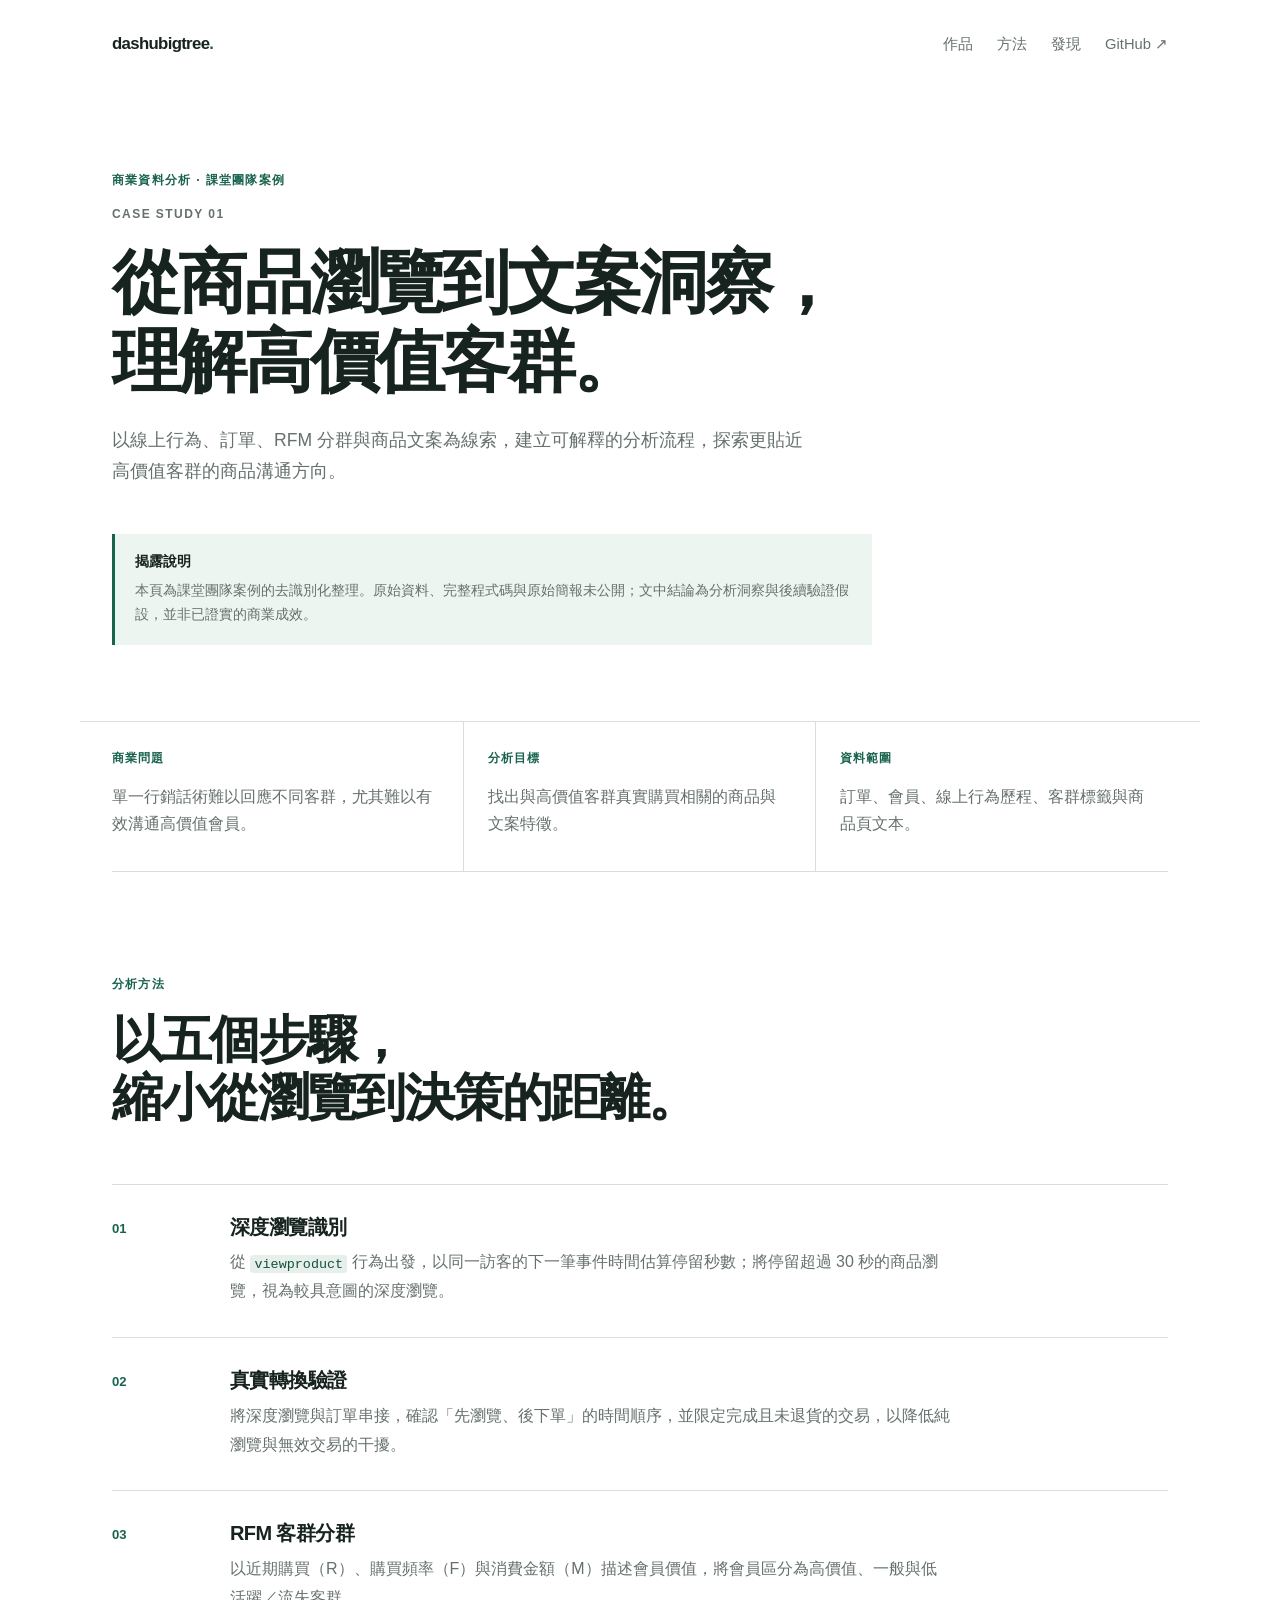
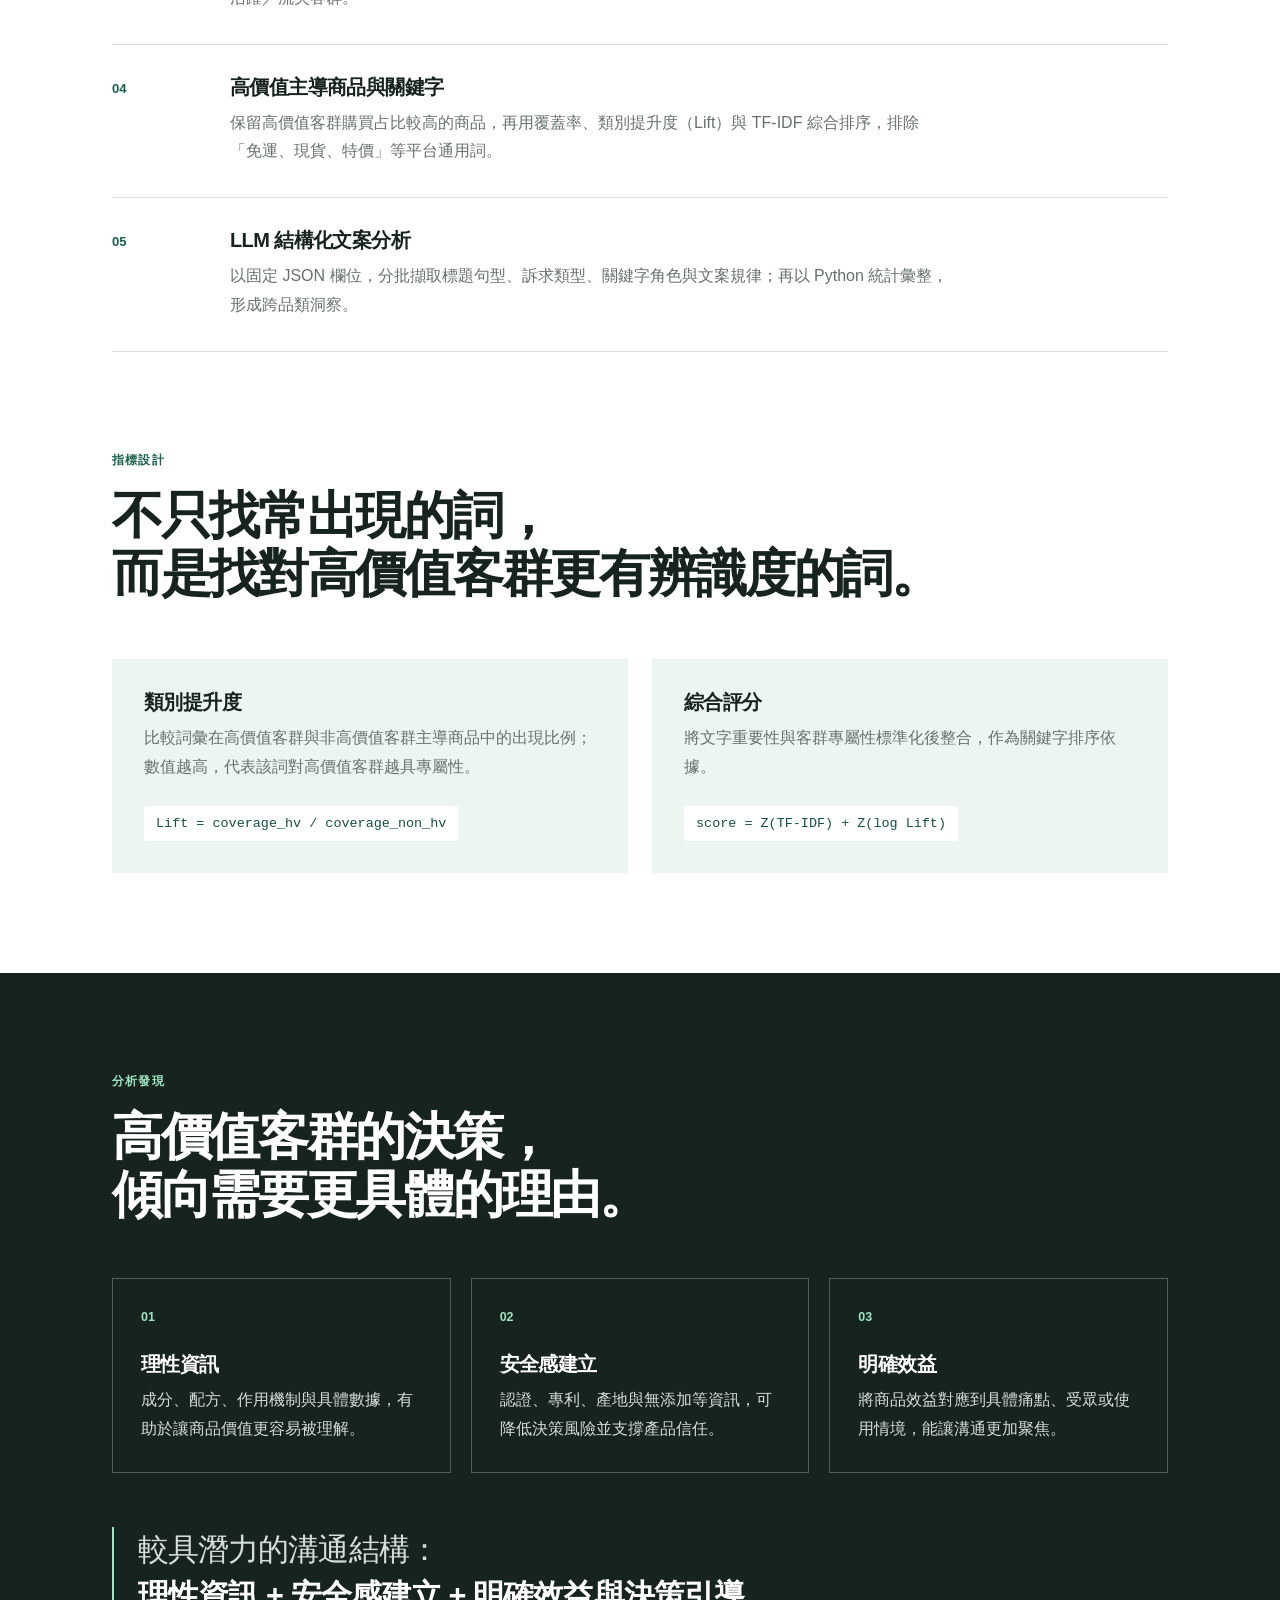
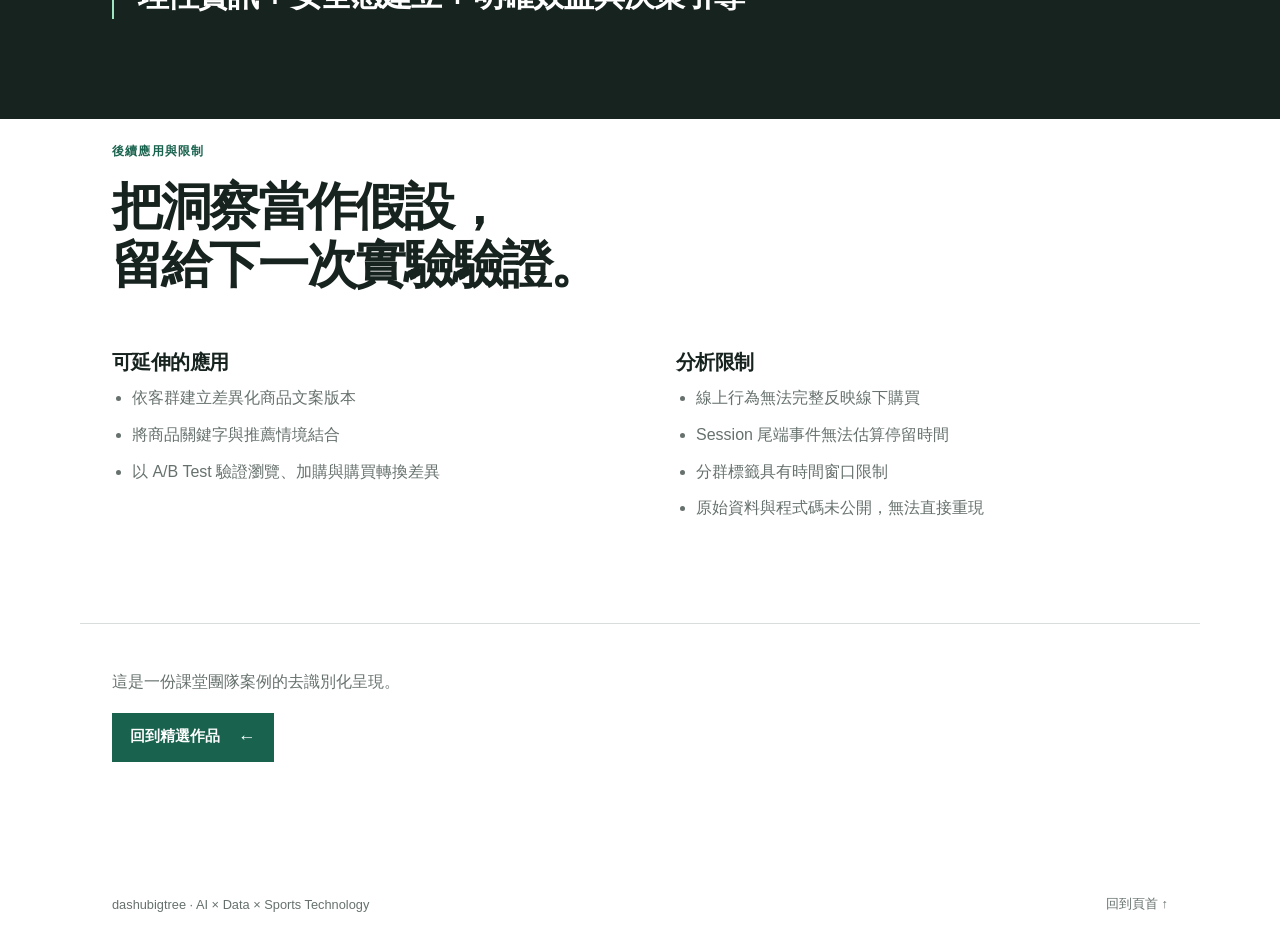
==== case-studies/ecommerce-behavior-analysis.html @ 268e24e2 "Add commerce analytics case study" ====
<!doctype html>
<html lang="zh-Hant">
  <head>
    <meta charset="UTF-8" />
    <meta name="viewport" content="width=device-width, initial-scale=1.0" />
    <meta name="description" content="電商行為資料與文案分析：以瀏覽、訂單、RFM 與文字特徵理解高價值客群。" />
    <meta name="theme-color" content="#ffffff" />
    <title>電商行為資料與文案分析 | dashubigtree</title>
    <link rel="stylesheet" href="../styles.css" />
  </head>
  <body>
    <a class="skip-link" href="#content">跳到主要內容</a>
    <header class="site-header wrap">
      <a class="wordmark" href="../index.html" aria-label="回到作品集首頁">dashubigtree<span>.</span></a>
      <nav aria-label="主要導覽">
        <a href="../index.html#projects">作品</a>
        <a href="#method">方法</a>
        <a href="#findings">發現</a>
        <a href="https://github.com/dashubigtree" target="_blank" rel="noreferrer">GitHub ↗</a>
      </nav>
    </header>

    <main id="content">
      <section class="case-hero wrap">
        <p class="kicker">商業資料分析 · 課堂團隊案例</p>
        <p class="eyebrow">CASE STUDY 01</p>
        <h1>從商品瀏覽到文案洞察，<br />理解高價值客群。</h1>
        <p class="lead">以線上行為、訂單、RFM 分群與商品文案為線索，建立可解釋的分析流程，探索更貼近高價值客群的商品溝通方向。</p>
        <div class="case-notice" role="note">
          <strong>揭露說明</strong>
          <p>本頁為課堂團隊案例的去識別化整理。原始資料、完整程式碼與原始簡報未公開；文中結論為分析洞察與後續驗證假設，並非已證實的商業成效。</p>
        </div>
      </section>

      <section class="case-summary wrap" aria-label="案例摘要">
        <div><p class="summary-label">商業問題</p><p>單一行銷話術難以回應不同客群，尤其難以有效溝通高價值會員。</p></div>
        <div><p class="summary-label">分析目標</p><p>找出與高價值客群真實購買相關的商品與文案特徵。</p></div>
        <div><p class="summary-label">資料範圍</p><p>訂單、會員、線上行為歷程、客群標籤與商品頁文本。</p></div>
      </section>

      <section class="case-section wrap" id="method" aria-labelledby="method-title">
        <p class="kicker">分析方法</p>
        <h2 id="method-title">以五個步驟，<br />縮小從瀏覽到決策的距離。</h2>
        <ol class="method-list">
          <li><div class="method-number">01</div><div><h3>深度瀏覽識別</h3><p>從 <code>viewproduct</code> 行為出發，以同一訪客的下一筆事件時間估算停留秒數；將停留超過 30 秒的商品瀏覽，視為較具意圖的深度瀏覽。</p></div></li>
          <li><div class="method-number">02</div><div><h3>真實轉換驗證</h3><p>將深度瀏覽與訂單串接，確認「先瀏覽、後下單」的時間順序，並限定完成且未退貨的交易，以降低純瀏覽與無效交易的干擾。</p></div></li>
          <li><div class="method-number">03</div><div><h3>RFM 客群分群</h3><p>以近期購買（R）、購買頻率（F）與消費金額（M）描述會員價值，將會員區分為高價值、一般與低活躍／流失客群。</p></div></li>
          <li><div class="method-number">04</div><div><h3>高價值主導商品與關鍵字</h3><p>保留高價值客群購買占比較高的商品，再用覆蓋率、類別提升度（Lift）與 TF-IDF 綜合排序，排除「免運、現貨、特價」等平台通用詞。</p></div></li>
          <li><div class="method-number">05</div><div><h3>LLM 結構化文案分析</h3><p>以固定 JSON 欄位，分批擷取標題句型、訴求類型、關鍵字角色與文案規律；再以 Python 統計彙整，形成跨品類洞察。</p></div></li>
        </ol>
      </section>

      <section class="case-section wrap formula-section" aria-labelledby="metric-title">
        <p class="kicker">指標設計</p>
        <h2 id="metric-title">不只找常出現的詞，<br />而是找對高價值客群更有辨識度的詞。</h2>
        <div class="metric-grid">
          <article><h3>類別提升度</h3><p>比較詞彙在高價值客群與非高價值客群主導商品中的出現比例；數值越高，代表該詞對高價值客群越具專屬性。</p><code>Lift = coverage_hv / coverage_non_hv</code></article>
          <article><h3>綜合評分</h3><p>將文字重要性與客群專屬性標準化後整合，作為關鍵字排序依據。</p><code>score = Z(TF-IDF) + Z(log Lift)</code></article>
        </div>
      </section>

      <section class="case-section findings-section" id="findings" aria-labelledby="findings-title">
        <div class="wrap">
          <p class="kicker">分析發現</p>
          <h2 id="findings-title">高價值客群的決策，<br />傾向需要更具體的理由。</h2>
          <div class="finding-grid">
            <article><span>01</span><h3>理性資訊</h3><p>成分、配方、作用機制與具體數據，有助於讓商品價值更容易被理解。</p></article>
            <article><span>02</span><h3>安全感建立</h3><p>認證、專利、產地與無添加等資訊，可降低決策風險並支撐產品信任。</p></article>
            <article><span>03</span><h3>明確效益</h3><p>將商品效益對應到具體痛點、受眾或使用情境，能讓溝通更加聚焦。</p></article>
          </div>
          <blockquote>較具潛力的溝通結構：<br /><strong>理性資訊 + 安全感建立 + 明確效益與決策引導</strong></blockquote>
        </div>
      </section>

      <section class="case-section wrap" aria-labelledby="next-title">
        <p class="kicker">後續應用與限制</p>
        <h2 id="next-title">把洞察當作假設，<br />留給下一次實驗驗證。</h2>
        <div class="two-column-copy">
          <div><h3>可延伸的應用</h3><ul><li>依客群建立差異化商品文案版本</li><li>將商品關鍵字與推薦情境結合</li><li>以 A/B Test 驗證瀏覽、加購與購買轉換差異</li></ul></div>
          <div><h3>分析限制</h3><ul><li>線上行為無法完整反映線下購買</li><li>Session 尾端事件無法估算停留時間</li><li>分群標籤具有時間窗口限制</li><li>原始資料與程式碼未公開，無法直接重現</li></ul></div>
        </div>
      </section>

      <section class="case-cta wrap">
        <p>這是一份課堂團隊案例的去識別化呈現。</p>
        <a class="primary-link" href="../index.html#projects">回到精選作品 <span>←</span></a>
      </section>
    </main>

    <footer class="site-footer wrap">
      <p>dashubigtree · AI × Data × Sports Technology</p>
      <a href="#content">回到頁首 ↑</a>
    </footer>
  </body>
</html>
---- styles.css ----
:root {
  --ink: #17231f;
  --muted: #66716d;
  --line: #d9dedb;
  --accent: #19634e;
  --soft: #edf5f0;
  --paper: #ffffff;
}

* { box-sizing: border-box; }
html { scroll-behavior: smooth; }
body { background: var(--paper); color: var(--ink); font-family: Inter, "Noto Sans TC", "PingFang TC", sans-serif; font-size: 16px; margin: 0; }
a { color: inherit; text-decoration: none; }
.wrap { margin: 0 auto; max-width: 1120px; padding-left: 32px; padding-right: 32px; }
.skip-link { background: var(--accent); color: white; left: 16px; padding: 12px 16px; position: fixed; top: -56px; z-index: 3; }.skip-link:focus { top: 16px; }
.site-header { align-items: center; display: flex; justify-content: space-between; min-height: 88px; }
.wordmark { font-size: 1.05rem; font-weight: 800; letter-spacing: -.04em; }.wordmark span { color: var(--accent); }
nav { display: flex; gap: 24px; } nav a { color: var(--muted); font-size: .92rem; } nav a:hover, nav a:focus-visible { color: var(--accent); }
.intro { border-bottom: 1px solid var(--line); padding-bottom: 112px; padding-top: 112px; }.kicker { color: var(--accent); font-size: .78rem; font-weight: 700; letter-spacing: .1em; margin: 0 0 18px; text-transform: uppercase; }
h1, h2, h3 { letter-spacing: -.045em; line-height: 1.14; margin-top: 0; } h1 { font-size: clamp(2.85rem, 6vw, 5.6rem); margin-bottom: 24px; max-width: 920px; } h2 { font-size: clamp(2.1rem, 4vw, 3.7rem); margin-bottom: 0; } h3 { font-size: clamp(1.5rem, 2.8vw, 2rem); margin-bottom: 12px; }
.lead { color: var(--muted); font-size: 1.1rem; line-height: 1.8; margin-bottom: 34px; max-width: 550px; }.primary-link { background: var(--accent); color: white; display: inline-flex; font-size: .92rem; font-weight: 700; gap: 18px; padding: 14px 18px; }.primary-link:hover { background: var(--ink); }.primary-link span { font-size: 1.1rem; }
.projects { padding-bottom: 112px; padding-top: 112px; }.section-head { display: grid; grid-template-columns: 1fr 2fr; margin-bottom: 56px; }.section-head .kicker { margin-top: 10px; }
.project-list { border-top: 1px solid var(--line); }.project { align-items: start; border-bottom: 1px solid var(--line); display: grid; gap: 28px; grid-template-columns: 90px minmax(0, 1fr) 110px; padding: 34px 0; }.project.featured { background: var(--soft); margin-left: -24px; margin-right: -24px; padding-left: 24px; padding-right: 24px; }.project-number { color: var(--accent); font-size: .82rem; font-weight: 700; padding-top: 5px; }.project-type { color: var(--accent); font-size: .78rem; font-weight: 700; letter-spacing: .08em; margin-bottom: 10px; text-transform: uppercase; }.project-body > p:not(.project-type) { color: var(--muted); line-height: 1.75; margin-bottom: 18px; max-width: 700px; }.tags { display: flex; flex-wrap: wrap; gap: 8px; list-style: none; margin: 0; padding: 0; }.tags li { border: 1px solid var(--line); color: var(--muted); font-size: .75rem; padding: 5px 8px; }.project-link { color: var(--accent); font-size: .84rem; font-weight: 700; padding-top: 5px; white-space: nowrap; }.project-link:hover { text-decoration: underline; }
.about { background: var(--ink); color: white; display: grid; gap: 64px; grid-template-columns: 1fr 1fr; margin-bottom: 88px; padding-bottom: 72px; padding-top: 72px; }.about .kicker { color: #9ee4c0; }.about h2 { max-width: 440px; }.about-copy { align-self: end; }.about-copy p { color: #d4ded9; line-height: 1.9; margin: 0 0 26px; }.text-link { border-bottom: 1px solid #9ee4c0; color: #9ee4c0; font-size: .9rem; font-weight: 700; padding-bottom: 4px; }
.site-footer { align-items: center; color: var(--muted); display: flex; font-size: .8rem; justify-content: space-between; min-height: 86px; }.site-footer p { margin: 0; }.site-footer a:hover { color: var(--accent); }
.case-hero { border-bottom: 1px solid var(--line); padding-bottom: 76px; padding-top: 84px; }.case-hero h1 { font-size: clamp(2.6rem, 5.4vw, 5.25rem); }.case-hero .lead { max-width: 700px; }.eyebrow { color: var(--muted); font-size: .75rem; font-weight: 700; letter-spacing: .12em; margin: 0 0 22px; }.case-notice { background: var(--soft); border-left: 3px solid var(--accent); margin-top: 46px; max-width: 760px; padding: 18px 20px; }.case-notice strong { font-size: .86rem; }.case-notice p { color: var(--muted); font-size: .9rem; line-height: 1.7; margin: 7px 0 0; }.case-summary { display: grid; gap: 0; grid-template-columns: repeat(3, 1fr); padding-bottom: 80px; padding-top: 0; }.case-summary > div { border-bottom: 1px solid var(--line); border-right: 1px solid var(--line); min-height: 150px; padding: 28px 24px 28px 0; }.case-summary > div + div { padding-left: 24px; }.case-summary > div:last-child { border-right: 0; }.case-summary p:last-child { color: var(--muted); line-height: 1.7; margin: 0; }.summary-label { color: var(--accent); font-size: .78rem; font-weight: 700; letter-spacing: .08em; margin: 0 0 16px; }.case-section { padding-bottom: 100px; padding-top: 24px; }.case-section > h2 { margin-bottom: 56px; }.method-list { border-top: 1px solid var(--line); list-style: none; margin: 0; padding: 0; }.method-list li { border-bottom: 1px solid var(--line); display: grid; gap: 28px; grid-template-columns: 90px 1fr; padding: 31px 0; }.method-number { color: var(--accent); font-size: .82rem; font-weight: 700; padding-top: 5px; }.method-list h3, .metric-grid h3, .finding-grid h3, .two-column-copy h3 { font-size: 1.25rem; letter-spacing: -.03em; margin-bottom: 10px; }.method-list p, .metric-grid p, .finding-grid p { color: var(--muted); line-height: 1.8; margin: 0; max-width: 720px; }code { background: #e6efe9; border-radius: 3px; color: #15513f; font-family: ui-monospace, SFMono-Regular, Menlo, monospace; font-size: .84em; padding: .12em .3em; }.metric-grid { display: grid; gap: 24px; grid-template-columns: 1fr 1fr; }.metric-grid article { background: var(--soft); padding: 32px; }.metric-grid code { background: #fff; display: inline-block; margin-top: 24px; padding: 10px 12px; }.formula-section { padding-top: 0; }.findings-section { background: var(--ink); color: white; padding-bottom: 100px; padding-top: 100px; }.findings-section .kicker { color: #9ee4c0; }.findings-section h2 { margin-bottom: 54px; }.finding-grid { display: grid; gap: 20px; grid-template-columns: repeat(3, 1fr); }.finding-grid article { border: 1px solid #496158; padding: 28px; }.finding-grid span { color: #9ee4c0; font-size: .78rem; font-weight: 700; }.finding-grid h3 { margin-top: 28px; }.finding-grid p { color: #d4ded9; }.findings-section blockquote { border-left: 2px solid #9ee4c0; color: #d4ded9; font-size: clamp(1.3rem, 2.4vw, 2rem); letter-spacing: -.03em; line-height: 1.5; margin: 54px 0 0; max-width: 900px; padding-left: 24px; }.findings-section blockquote strong { color: white; }.two-column-copy { display: grid; gap: 72px; grid-template-columns: 1fr 1fr; }.two-column-copy ul { color: var(--muted); line-height: 1.85; margin: 0; padding-left: 20px; }.two-column-copy li + li { margin-top: 7px; }.case-cta { border-top: 1px solid var(--line); padding-bottom: 100px; padding-top: 48px; }.case-cta p { color: var(--muted); margin: 0 0 20px; }
@media (max-width: 720px) { .wrap { padding-left: 20px; padding-right: 20px; }.site-header { min-height: 70px; } nav { gap: 16px; } nav a { font-size: .82rem; }.intro, .projects { padding-bottom: 72px; padding-top: 72px; }.section-head, .about { display: block; }.section-head .kicker { margin-bottom: 18px; }.project { gap: 12px; grid-template-columns: 52px minmax(0, 1fr); }.project-link { grid-column: 2; padding-top: 0; }.project.featured { margin-left: -20px; margin-right: -20px; padding-left: 20px; padding-right: 20px; }.about { margin-bottom: 52px; padding-bottom: 52px; padding-top: 52px; }.about-copy { margin-top: 32px; }.site-footer { align-items: flex-start; flex-direction: column; gap: 12px; justify-content: center; }.case-hero { padding-bottom: 56px; padding-top: 58px; }.case-summary, .metric-grid, .finding-grid, .two-column-copy { display: block; }.case-summary { padding-bottom: 56px; }.case-summary > div, .case-summary > div + div { border-right: 0; min-height: auto; padding: 22px 0; }.case-section { padding-bottom: 72px; }.case-section > h2 { margin-bottom: 40px; }.method-list li { gap: 12px; grid-template-columns: 52px 1fr; }.metric-grid article + article { margin-top: 16px; }.finding-grid article + article { margin-top: 16px; }.findings-section { padding-bottom: 72px; padding-top: 72px; }.findings-section blockquote { margin-top: 38px; }.two-column-copy > div + div { margin-top: 42px; }.case-cta { padding-bottom: 72px; } }
@media (prefers-reduced-motion: reduce) { html { scroll-behavior: auto; } }
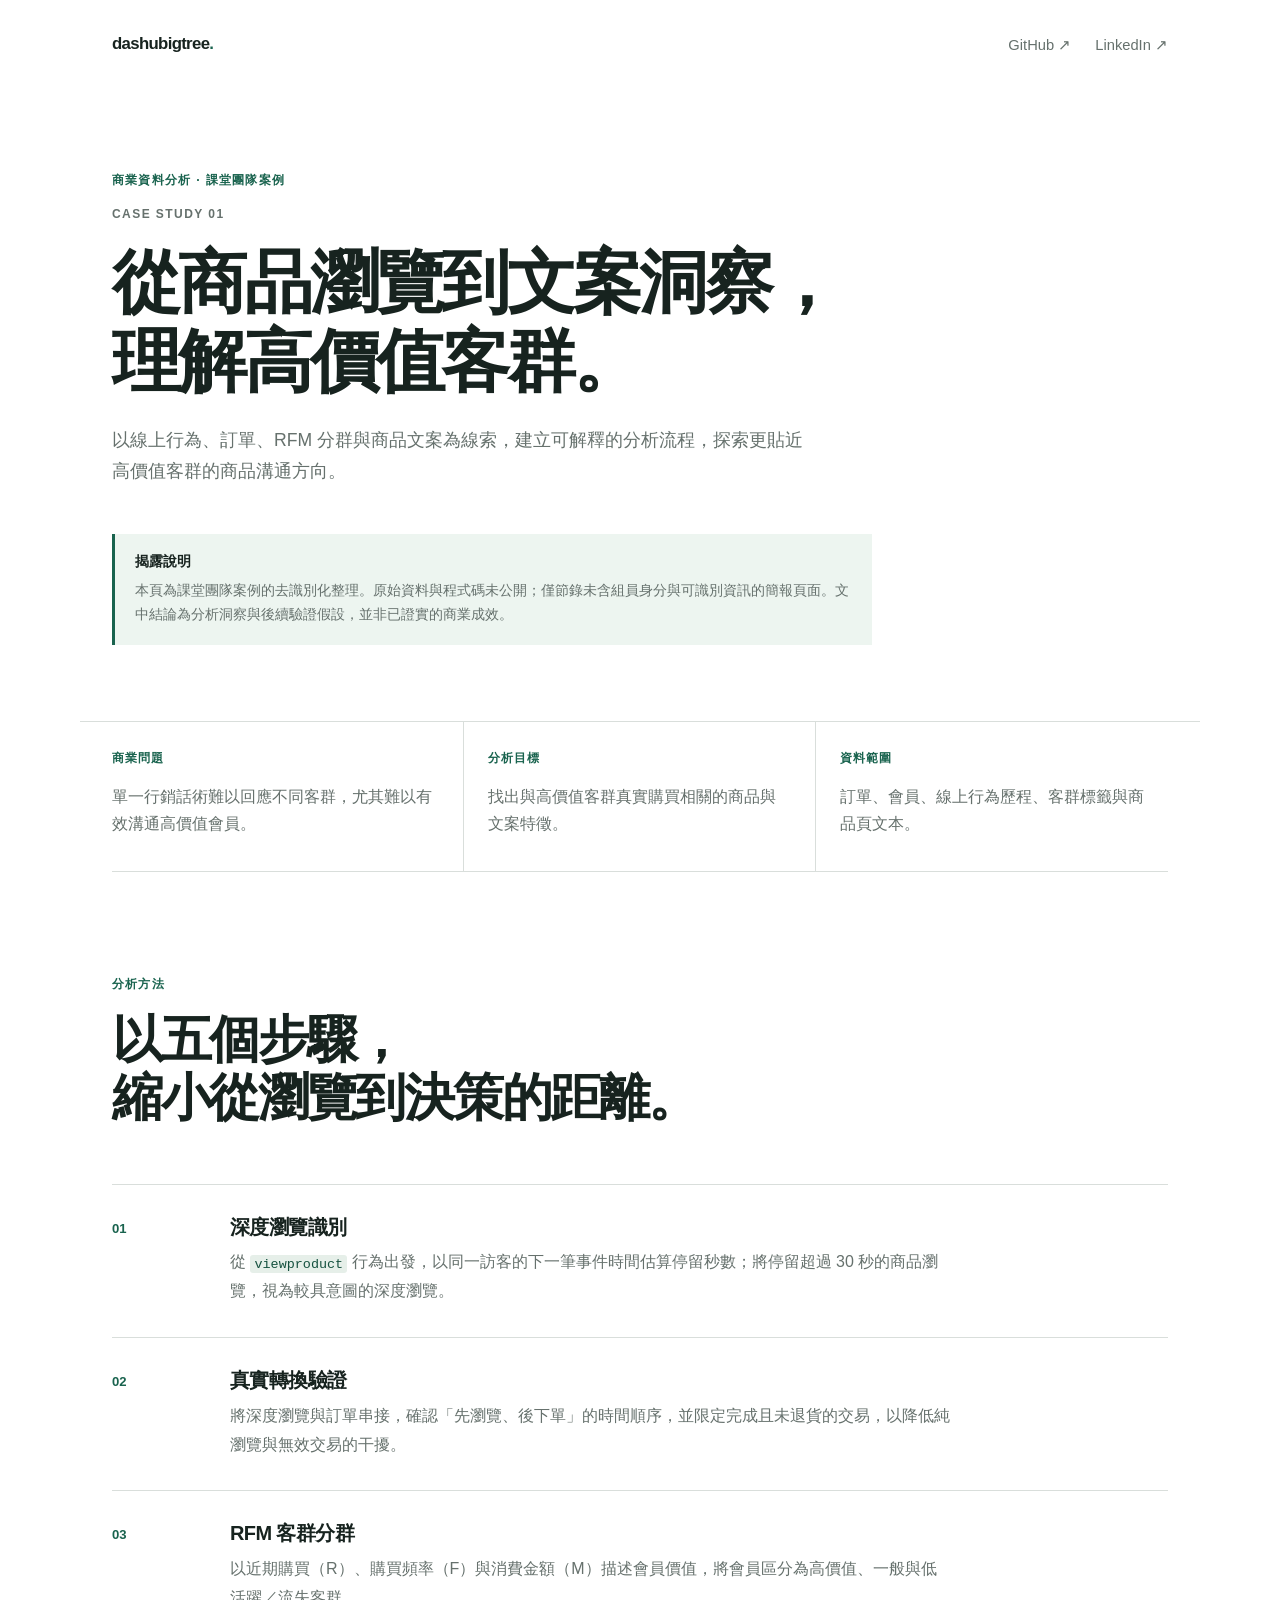
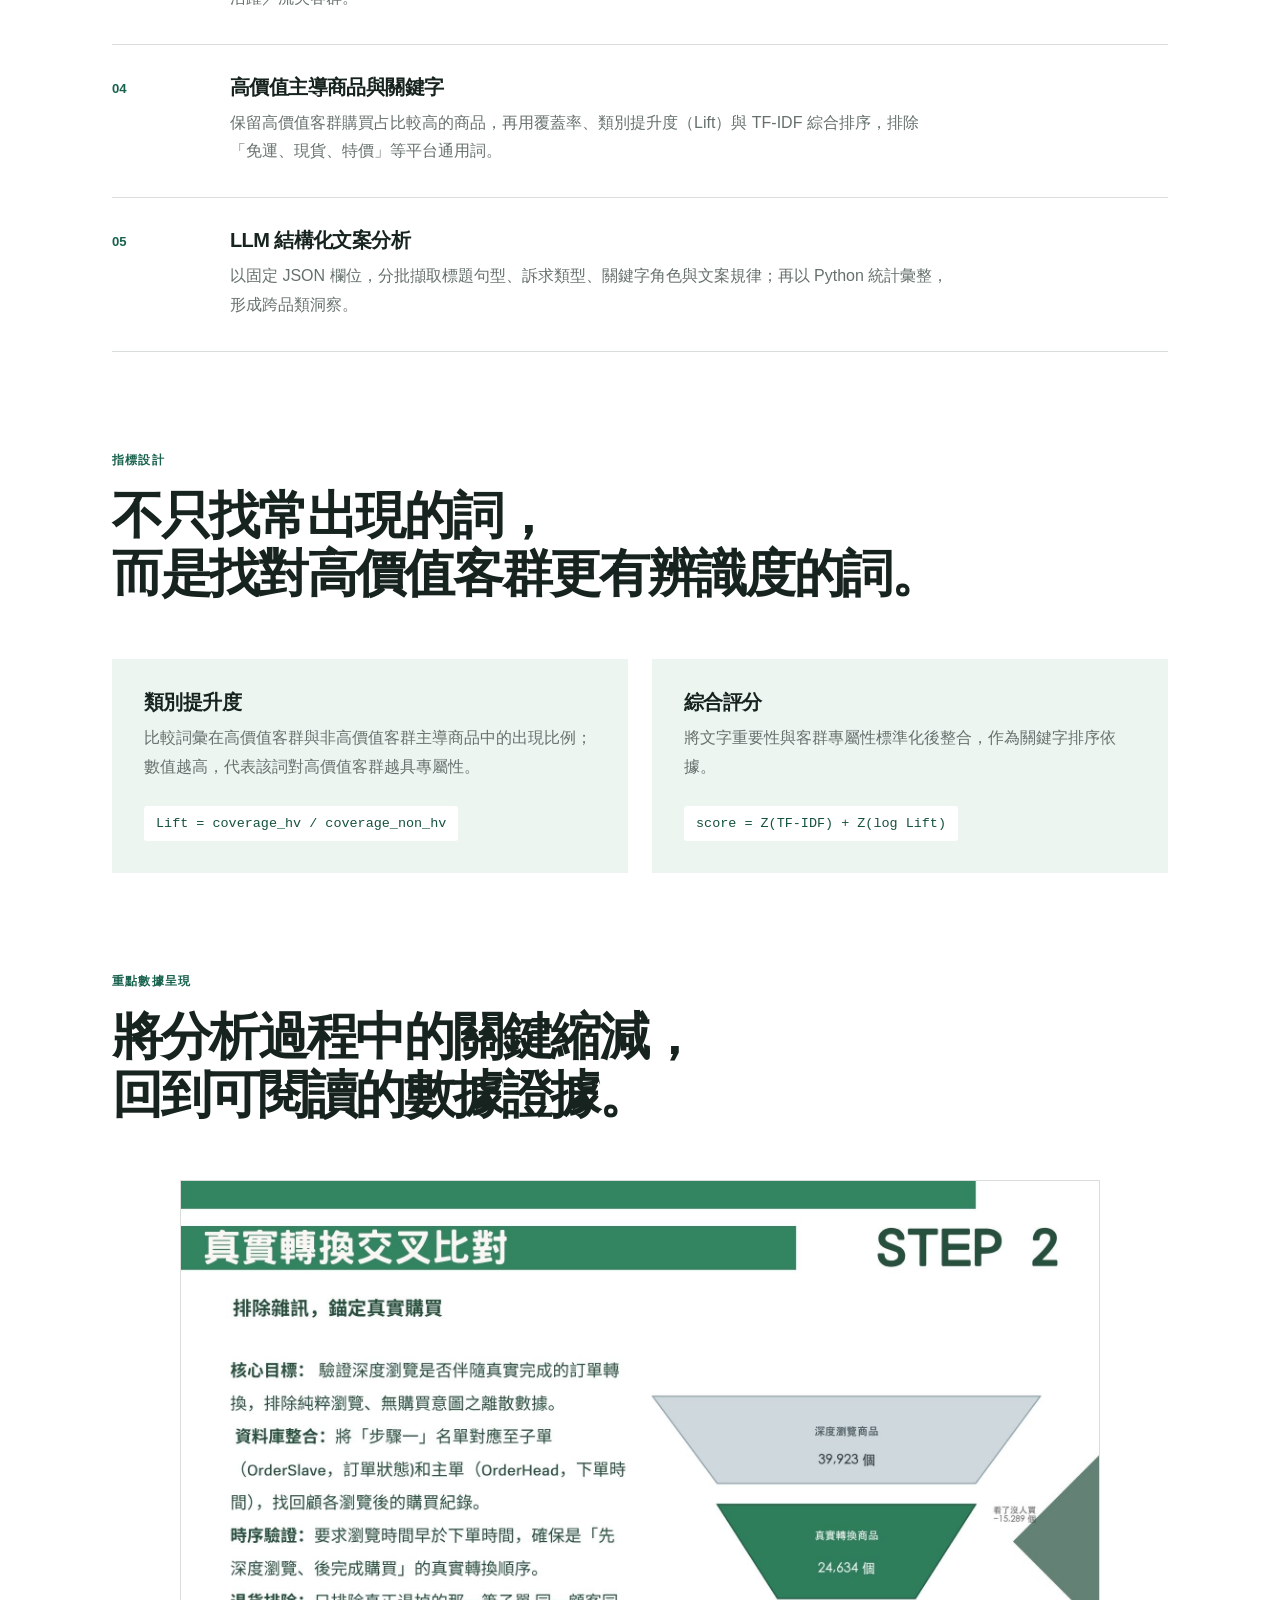
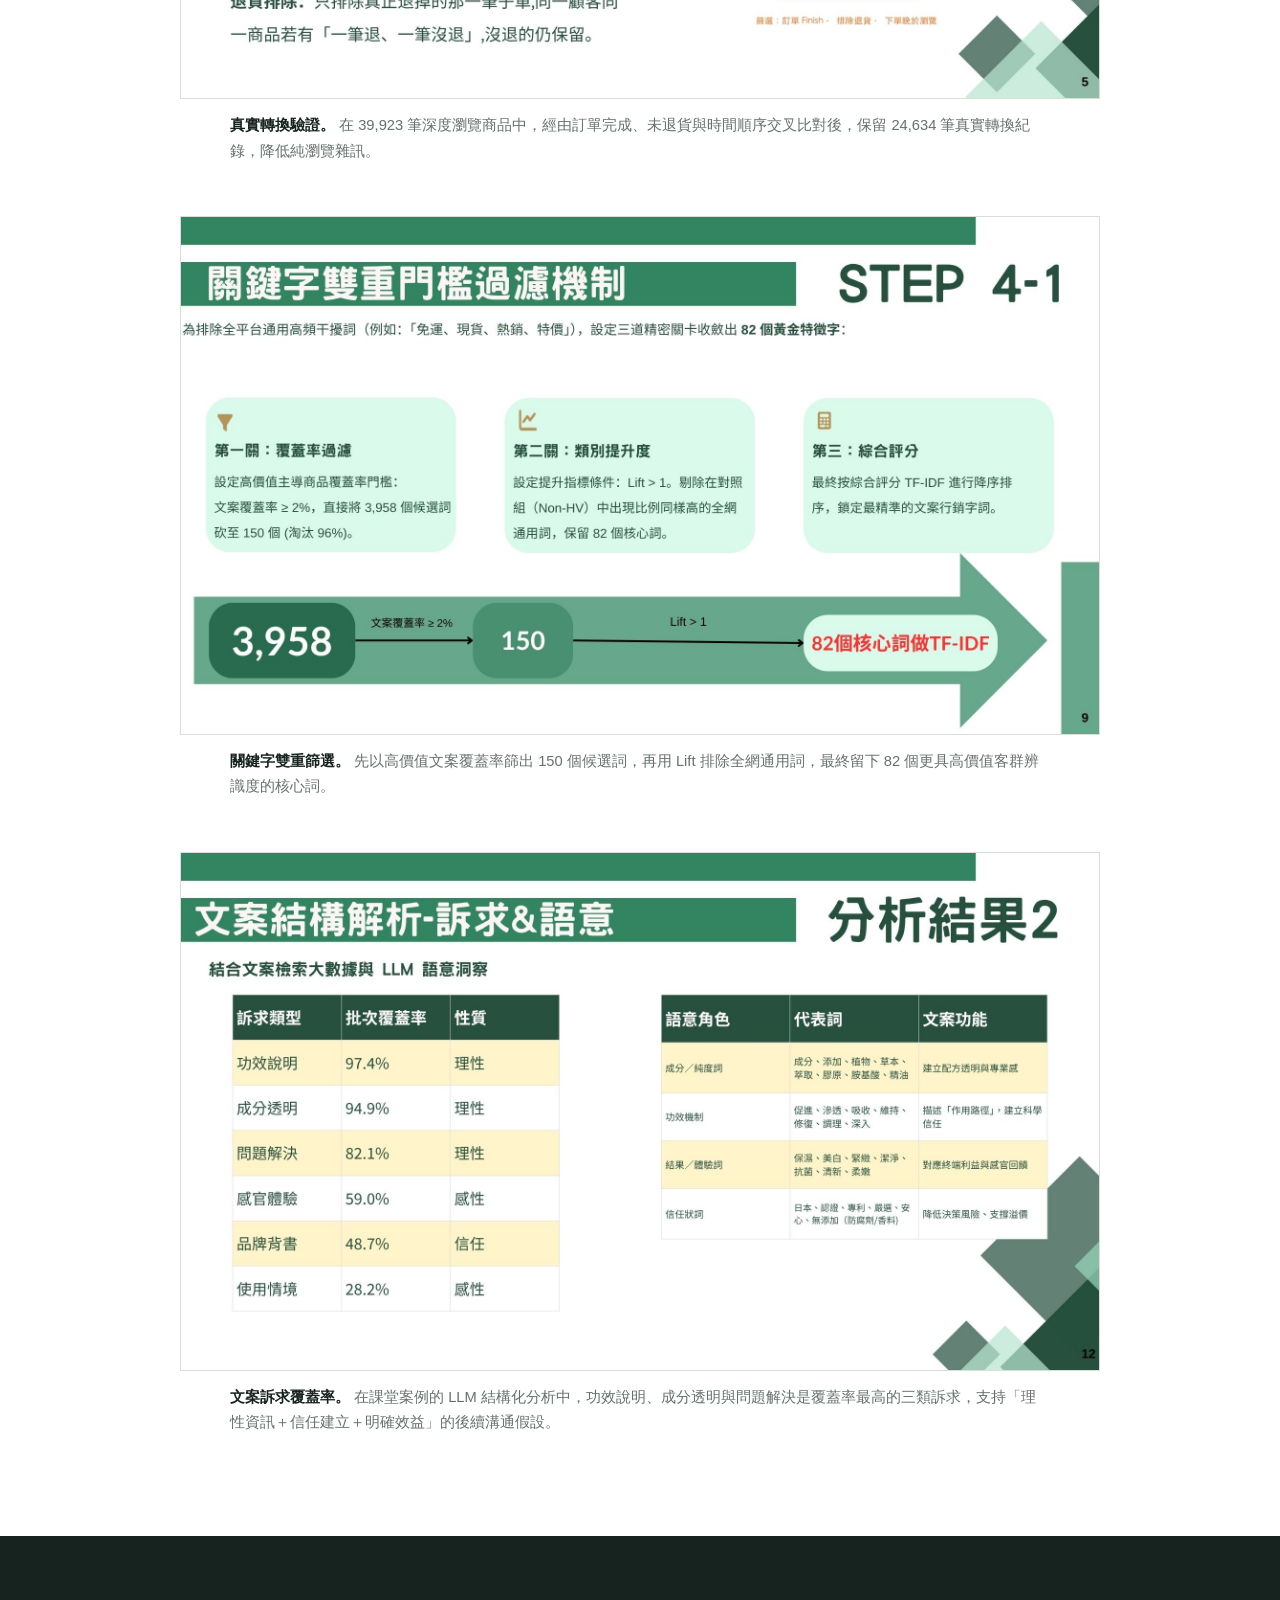
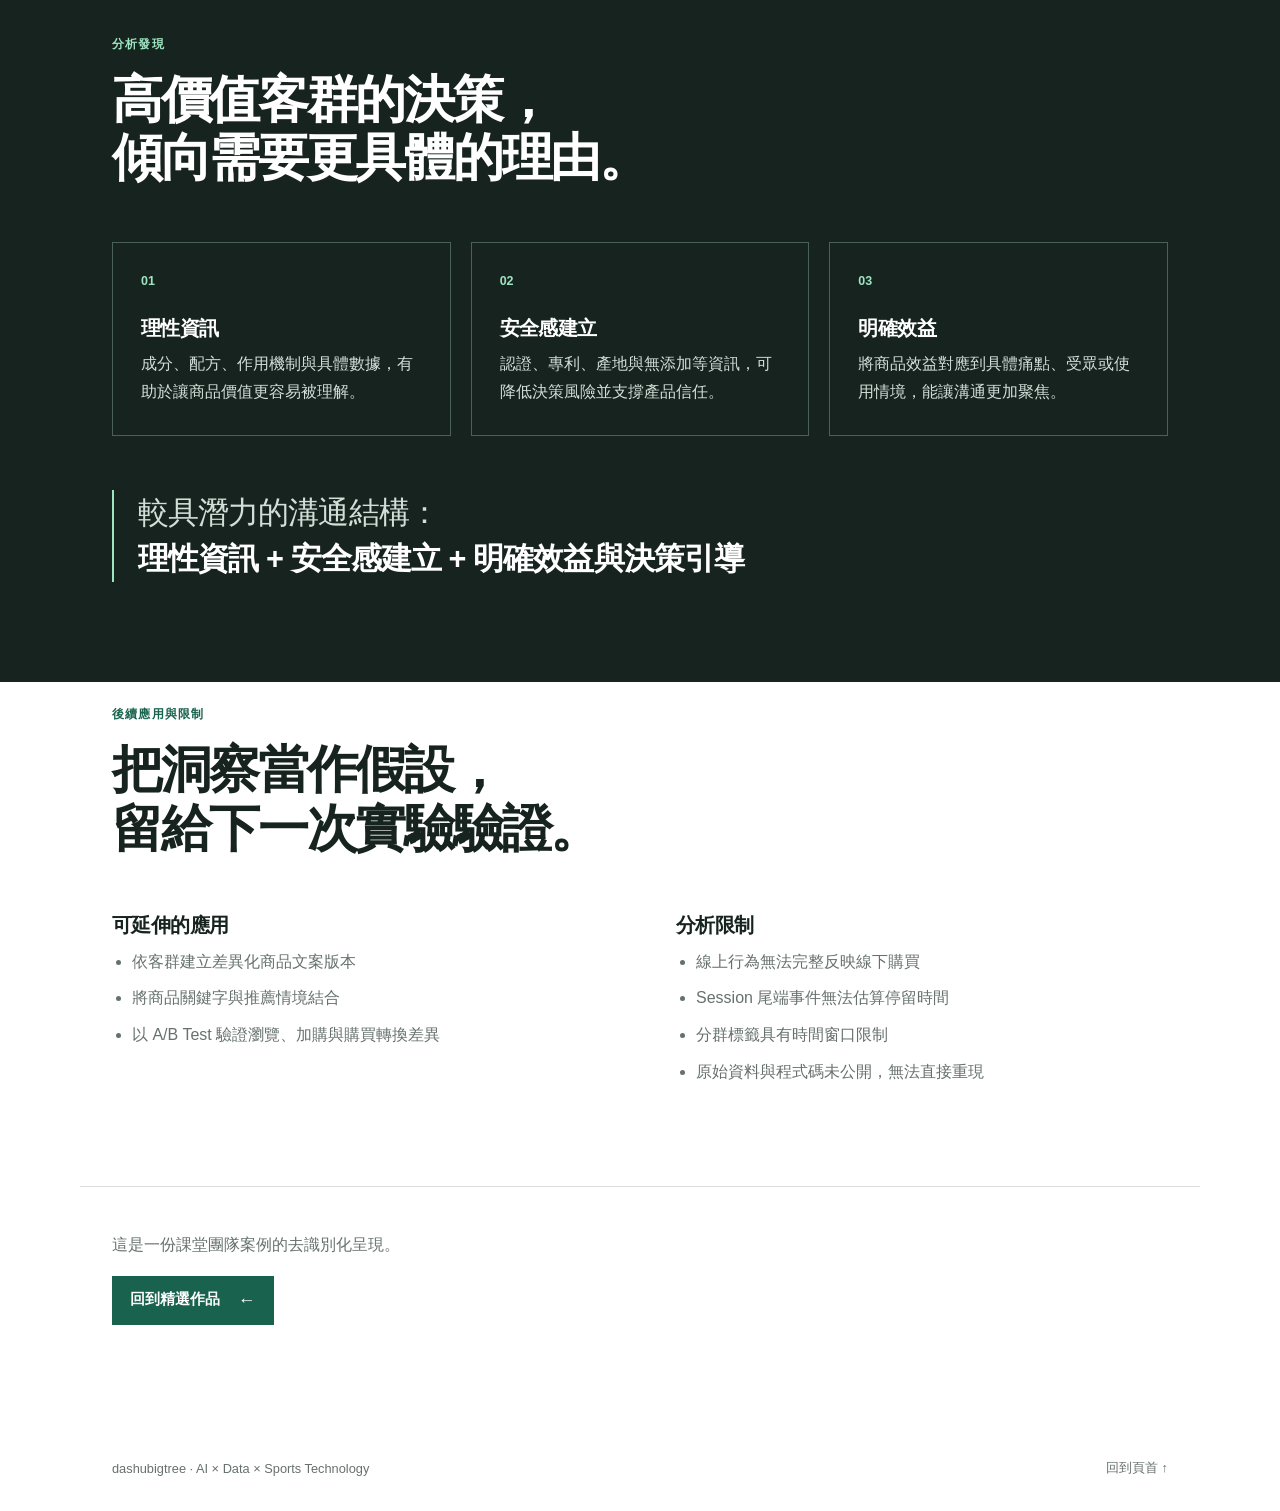
==== commit 6cacbfca: "Add visual case studies" ====
--- a/case-studies/ecommerce-behavior-analysis.html
+++ b/case-studies/ecommerce-behavior-analysis.html
@@ -13,10 +13,8 @@
     <header class="site-header wrap">
       <a class="wordmark" href="../index.html" aria-label="回到作品集首頁">dashubigtree<span>.</span></a>
       <nav aria-label="主要導覽">
-        <a href="../index.html#projects">作品</a>
-        <a href="#method">方法</a>
-        <a href="#findings">發現</a>
         <a href="https://github.com/dashubigtree" target="_blank" rel="noreferrer">GitHub ↗</a>
+        <a href="https://www.linkedin.com/in/%E6%BE%8D%E8%90%AD-%E5%BE%90-bensonhsu" target="_blank" rel="noreferrer">LinkedIn ↗</a>
       </nav>
     </header>
 
@@ -28,7 +26,7 @@
         <p class="lead">以線上行為、訂單、RFM 分群與商品文案為線索，建立可解釋的分析流程，探索更貼近高價值客群的商品溝通方向。</p>
         <div class="case-notice" role="note">
           <strong>揭露說明</strong>
-          <p>本頁為課堂團隊案例的去識別化整理。原始資料、完整程式碼與原始簡報未公開；文中結論為分析洞察與後續驗證假設，並非已證實的商業成效。</p>
+          <p>本頁為課堂團隊案例的去識別化整理。原始資料與程式碼未公開；僅節錄未含組員身分與可識別資訊的簡報頁面。文中結論為分析洞察與後續驗證假設，並非已證實的商業成效。</p>
         </div>
       </section>
 
@@ -56,6 +54,25 @@
         <div class="metric-grid">
           <article><h3>類別提升度</h3><p>比較詞彙在高價值客群與非高價值客群主導商品中的出現比例；數值越高，代表該詞對高價值客群越具專屬性。</p><code>Lift = coverage_hv / coverage_non_hv</code></article>
           <article><h3>綜合評分</h3><p>將文字重要性與客群專屬性標準化後整合，作為關鍵字排序依據。</p><code>score = Z(TF-IDF) + Z(log Lift)</code></article>
+        </div>
+      </section>
+
+      <section class="case-section wrap evidence-section" aria-labelledby="evidence-title">
+        <p class="kicker">重點數據呈現</p>
+        <h2 id="evidence-title">將分析過程中的關鍵縮減，<br />回到可閱讀的數據證據。</h2>
+        <div class="case-gallery">
+          <figure>
+            <img src="../assets/case-studies/ecommerce-conversion-funnel.jpg" alt="真實轉換交叉比對：深度瀏覽商品 39,923 個，真實轉換商品 24,634 個。" loading="lazy" />
+            <figcaption><strong>真實轉換驗證。</strong> 在 39,923 筆深度瀏覽商品中，經由訂單完成、未退貨與時間順序交叉比對後，保留 24,634 筆真實轉換紀錄，降低純瀏覽雜訊。</figcaption>
+          </figure>
+          <figure>
+            <img src="../assets/case-studies/ecommerce-keyword-filtering.jpg" alt="關鍵字雙重門檻過濾：3,958 個候選詞縮減至 150 個，再保留 82 個核心詞。" loading="lazy" />
+            <figcaption><strong>關鍵字雙重篩選。</strong> 先以高價值文案覆蓋率篩出 150 個候選詞，再用 Lift 排除全網通用詞，最終留下 82 個更具高價值客群辨識度的核心詞。</figcaption>
+          </figure>
+          <figure>
+            <img src="../assets/case-studies/ecommerce-copy-appeals.jpg" alt="文案訴求與語意分析結果：功效說明覆蓋率 97.4%，成分透明 94.9%，問題解決 82.1%。" loading="lazy" />
+            <figcaption><strong>文案訴求覆蓋率。</strong> 在課堂案例的 LLM 結構化分析中，功效說明、成分透明與問題解決是覆蓋率最高的三類訴求，支持「理性資訊＋信任建立＋明確效益」的後續溝通假設。</figcaption>
+          </figure>
         </div>
       </section>
 
--- a/styles.css
+++ b/styles.css
@@ -19,10 +19,14 @@
 .intro { border-bottom: 1px solid var(--line); padding-bottom: 112px; padding-top: 112px; }.kicker { color: var(--accent); font-size: .78rem; font-weight: 700; letter-spacing: .1em; margin: 0 0 18px; text-transform: uppercase; }
 h1, h2, h3 { letter-spacing: -.045em; line-height: 1.14; margin-top: 0; } h1 { font-size: clamp(2.85rem, 6vw, 5.6rem); margin-bottom: 24px; max-width: 920px; } h2 { font-size: clamp(2.1rem, 4vw, 3.7rem); margin-bottom: 0; } h3 { font-size: clamp(1.5rem, 2.8vw, 2rem); margin-bottom: 12px; }
 .lead { color: var(--muted); font-size: 1.1rem; line-height: 1.8; margin-bottom: 34px; max-width: 550px; }.primary-link { background: var(--accent); color: white; display: inline-flex; font-size: .92rem; font-weight: 700; gap: 18px; padding: 14px 18px; }.primary-link:hover { background: var(--ink); }.primary-link span { font-size: 1.1rem; }
+.capabilities { border-bottom: 1px solid var(--line); padding-bottom: 112px; padding-top: 112px; }.capabilities-head { display: grid; grid-template-columns: 1fr 2fr; margin-bottom: 56px; }.capabilities-head .kicker { margin-top: 10px; }.capabilities-head h2 { margin-bottom: 20px; }.capabilities-head p:not(.kicker) { color: var(--muted); line-height: 1.8; margin: 0; max-width: 620px; }.capability-grid { border-left: 1px solid var(--line); border-top: 1px solid var(--line); display: grid; grid-template-columns: 1fr 1fr; }.capability-card { border-bottom: 1px solid var(--line); border-right: 1px solid var(--line); min-height: 286px; padding: 30px 34px; position: relative; transition: background-color .2s ease; }.capability-card:hover, .capability-card:focus-visible { background: var(--soft); }.capability-index { color: var(--accent); display: block; font-size: .76rem; font-weight: 700; letter-spacing: .08em; margin-bottom: 46px; }.capability-card h3 { font-size: clamp(1.35rem, 2.2vw, 1.85rem); margin-bottom: 14px; }.capability-card p { color: var(--muted); line-height: 1.75; margin: 0; max-width: 410px; }.capability-tools { bottom: 30px; color: var(--accent); font-size: .76rem; font-weight: 700; left: 34px; letter-spacing: .03em; line-height: 1.5; position: absolute; right: 34px; }
 .projects { padding-bottom: 112px; padding-top: 112px; }.section-head { display: grid; grid-template-columns: 1fr 2fr; margin-bottom: 56px; }.section-head .kicker { margin-top: 10px; }
-.project-list { border-top: 1px solid var(--line); }.project { align-items: start; border-bottom: 1px solid var(--line); display: grid; gap: 28px; grid-template-columns: 90px minmax(0, 1fr) 110px; padding: 34px 0; }.project.featured { background: var(--soft); margin-left: -24px; margin-right: -24px; padding-left: 24px; padding-right: 24px; }.project-number { color: var(--accent); font-size: .82rem; font-weight: 700; padding-top: 5px; }.project-type { color: var(--accent); font-size: .78rem; font-weight: 700; letter-spacing: .08em; margin-bottom: 10px; text-transform: uppercase; }.project-body > p:not(.project-type) { color: var(--muted); line-height: 1.75; margin-bottom: 18px; max-width: 700px; }.tags { display: flex; flex-wrap: wrap; gap: 8px; list-style: none; margin: 0; padding: 0; }.tags li { border: 1px solid var(--line); color: var(--muted); font-size: .75rem; padding: 5px 8px; }.project-link { color: var(--accent); font-size: .84rem; font-weight: 700; padding-top: 5px; white-space: nowrap; }.project-link:hover { text-decoration: underline; }
+.project-list { border-top: 1px solid var(--line); }.project { align-items: start; border-bottom: 1px solid var(--line); display: grid; gap: 28px; grid-template-columns: 90px minmax(0, 1fr) 110px; padding: 34px 0; }.project.featured { background: var(--soft); margin-left: -24px; margin-right: -24px; padding-left: 24px; padding-right: 24px; }.project-number { color: var(--accent); font-size: .82rem; font-weight: 700; padding-top: 5px; }.project-type { color: var(--accent); font-size: .78rem; font-weight: 700; letter-spacing: .08em; margin-bottom: 10px; text-transform: uppercase; }.project-title-row { align-items: baseline; display: flex; flex-wrap: wrap; gap: 10px; }.project-status { background: #dff3e7; border: 1px solid #8bbda0; border-radius: 999px; color: #155a39; font-size: .72rem; font-weight: 700; letter-spacing: .04em; padding: 3px 8px; }.project-body > p:not(.project-type) { color: var(--muted); line-height: 1.75; margin-bottom: 18px; max-width: 700px; }.tags { display: flex; flex-wrap: wrap; gap: 8px; list-style: none; margin: 0; padding: 0; }.tags li { border: 1px solid var(--line); color: var(--muted); font-size: .75rem; padding: 5px 8px; }.project-link { color: var(--accent); font-size: .84rem; font-weight: 700; padding-top: 5px; white-space: nowrap; }.project-link:hover { text-decoration: underline; }
 .about { background: var(--ink); color: white; display: grid; gap: 64px; grid-template-columns: 1fr 1fr; margin-bottom: 88px; padding-bottom: 72px; padding-top: 72px; }.about .kicker { color: #9ee4c0; }.about h2 { max-width: 440px; }.about-copy { align-self: end; }.about-copy p { color: #d4ded9; line-height: 1.9; margin: 0 0 26px; }.text-link { border-bottom: 1px solid #9ee4c0; color: #9ee4c0; font-size: .9rem; font-weight: 700; padding-bottom: 4px; }
 .site-footer { align-items: center; color: var(--muted); display: flex; font-size: .8rem; justify-content: space-between; min-height: 86px; }.site-footer p { margin: 0; }.site-footer a:hover { color: var(--accent); }
 .case-hero { border-bottom: 1px solid var(--line); padding-bottom: 76px; padding-top: 84px; }.case-hero h1 { font-size: clamp(2.6rem, 5.4vw, 5.25rem); }.case-hero .lead { max-width: 700px; }.eyebrow { color: var(--muted); font-size: .75rem; font-weight: 700; letter-spacing: .12em; margin: 0 0 22px; }.case-notice { background: var(--soft); border-left: 3px solid var(--accent); margin-top: 46px; max-width: 760px; padding: 18px 20px; }.case-notice strong { font-size: .86rem; }.case-notice p { color: var(--muted); font-size: .9rem; line-height: 1.7; margin: 7px 0 0; }.case-summary { display: grid; gap: 0; grid-template-columns: repeat(3, 1fr); padding-bottom: 80px; padding-top: 0; }.case-summary > div { border-bottom: 1px solid var(--line); border-right: 1px solid var(--line); min-height: 150px; padding: 28px 24px 28px 0; }.case-summary > div + div { padding-left: 24px; }.case-summary > div:last-child { border-right: 0; }.case-summary p:last-child { color: var(--muted); line-height: 1.7; margin: 0; }.summary-label { color: var(--accent); font-size: .78rem; font-weight: 700; letter-spacing: .08em; margin: 0 0 16px; }.case-section { padding-bottom: 100px; padding-top: 24px; }.case-section > h2 { margin-bottom: 56px; }.method-list { border-top: 1px solid var(--line); list-style: none; margin: 0; padding: 0; }.method-list li { border-bottom: 1px solid var(--line); display: grid; gap: 28px; grid-template-columns: 90px 1fr; padding: 31px 0; }.method-number { color: var(--accent); font-size: .82rem; font-weight: 700; padding-top: 5px; }.method-list h3, .metric-grid h3, .finding-grid h3, .two-column-copy h3 { font-size: 1.25rem; letter-spacing: -.03em; margin-bottom: 10px; }.method-list p, .metric-grid p, .finding-grid p { color: var(--muted); line-height: 1.8; margin: 0; max-width: 720px; }code { background: #e6efe9; border-radius: 3px; color: #15513f; font-family: ui-monospace, SFMono-Regular, Menlo, monospace; font-size: .84em; padding: .12em .3em; }.metric-grid { display: grid; gap: 24px; grid-template-columns: 1fr 1fr; }.metric-grid article { background: var(--soft); padding: 32px; }.metric-grid code { background: #fff; display: inline-block; margin-top: 24px; padding: 10px 12px; }.formula-section { padding-top: 0; }.findings-section { background: var(--ink); color: white; padding-bottom: 100px; padding-top: 100px; }.findings-section .kicker { color: #9ee4c0; }.findings-section h2 { margin-bottom: 54px; }.finding-grid { display: grid; gap: 20px; grid-template-columns: repeat(3, 1fr); }.finding-grid article { border: 1px solid #496158; padding: 28px; }.finding-grid span { color: #9ee4c0; font-size: .78rem; font-weight: 700; }.finding-grid h3 { margin-top: 28px; }.finding-grid p { color: #d4ded9; }.findings-section blockquote { border-left: 2px solid #9ee4c0; color: #d4ded9; font-size: clamp(1.3rem, 2.4vw, 2rem); letter-spacing: -.03em; line-height: 1.5; margin: 54px 0 0; max-width: 900px; padding-left: 24px; }.findings-section blockquote strong { color: white; }.two-column-copy { display: grid; gap: 72px; grid-template-columns: 1fr 1fr; }.two-column-copy ul { color: var(--muted); line-height: 1.85; margin: 0; padding-left: 20px; }.two-column-copy li + li { margin-top: 7px; }.case-cta { border-top: 1px solid var(--line); padding-bottom: 100px; padding-top: 48px; }.case-cta p { color: var(--muted); margin: 0 0 20px; }
-@media (max-width: 720px) { .wrap { padding-left: 20px; padding-right: 20px; }.site-header { min-height: 70px; } nav { gap: 16px; } nav a { font-size: .82rem; }.intro, .projects { padding-bottom: 72px; padding-top: 72px; }.section-head, .about { display: block; }.section-head .kicker { margin-bottom: 18px; }.project { gap: 12px; grid-template-columns: 52px minmax(0, 1fr); }.project-link { grid-column: 2; padding-top: 0; }.project.featured { margin-left: -20px; margin-right: -20px; padding-left: 20px; padding-right: 20px; }.about { margin-bottom: 52px; padding-bottom: 52px; padding-top: 52px; }.about-copy { margin-top: 32px; }.site-footer { align-items: flex-start; flex-direction: column; gap: 12px; justify-content: center; }.case-hero { padding-bottom: 56px; padding-top: 58px; }.case-summary, .metric-grid, .finding-grid, .two-column-copy { display: block; }.case-summary { padding-bottom: 56px; }.case-summary > div, .case-summary > div + div { border-right: 0; min-height: auto; padding: 22px 0; }.case-section { padding-bottom: 72px; }.case-section > h2 { margin-bottom: 40px; }.method-list li { gap: 12px; grid-template-columns: 52px 1fr; }.metric-grid article + article { margin-top: 16px; }.finding-grid article + article { margin-top: 16px; }.findings-section { padding-bottom: 72px; padding-top: 72px; }.findings-section blockquote { margin-top: 38px; }.two-column-copy > div + div { margin-top: 42px; }.case-cta { padding-bottom: 72px; } }
+@media (max-width: 720px) { .wrap { padding-left: 20px; padding-right: 20px; }.site-header { min-height: 70px; } nav { gap: 16px; } nav a { font-size: .82rem; }.intro, .capabilities, .projects { padding-bottom: 72px; padding-top: 72px; }.section-head, .capabilities-head, .about { display: block; }.section-head .kicker, .capabilities-head .kicker { margin-bottom: 18px; }.capabilities-head h2 { margin-bottom: 16px; }.capability-grid { display: block; }.capability-card { border-left: 0; display: block; min-height: 250px; padding: 26px 22px; }.capability-card + .capability-card { border-top: 0; }.capability-index { margin-bottom: 34px; }.capability-tools { bottom: 26px; left: 22px; right: 22px; }.project { gap: 12px; grid-template-columns: 52px minmax(0, 1fr); }.project-link { grid-column: 2; padding-top: 0; }.project.featured { margin-left: -20px; margin-right: -20px; padding-left: 20px; padding-right: 20px; }.about { margin-bottom: 52px; padding-bottom: 52px; padding-top: 52px; }.about-copy { margin-top: 32px; }.site-footer { align-items: flex-start; flex-direction: column; gap: 12px; justify-content: center; }.case-hero { padding-bottom: 56px; padding-top: 58px; }.case-summary, .metric-grid, .finding-grid, .two-column-copy { display: block; }.case-summary { padding-bottom: 56px; }.case-summary > div, .case-summary > div + div { border-right: 0; min-height: auto; padding: 22px 0; }.case-section { padding-bottom: 72px; }.case-section > h2 { margin-bottom: 40px; }.method-list li { gap: 12px; grid-template-columns: 52px 1fr; }.metric-grid article + article { margin-top: 16px; }.finding-grid article + article { margin-top: 16px; }.findings-section { padding-bottom: 72px; padding-top: 72px; }.findings-section blockquote { margin-top: 38px; }.two-column-copy > div + div { margin-top: 42px; }.case-cta { padding-bottom: 72px; } }
+.project-actions { display: flex; flex-direction: column; gap: 14px; padding-top: 5px; }.project-actions .project-link { padding-top: 0; }
+.evidence-section { padding-top: 0; }.case-gallery { display: grid; gap: 52px; margin: 0 auto; max-width: 920px; }.case-gallery figure { margin: 0; }.case-gallery img { border: 1px solid var(--line); display: block; height: auto; width: 100%; }.case-gallery figcaption { color: var(--muted); font-size: .92rem; line-height: 1.75; margin: 14px auto 0; max-width: 820px; }.case-gallery figcaption strong { color: var(--ink); }
+@media (max-width: 720px) { .project-actions { gap: 12px; grid-column: 2; padding-top: 0; }.project-actions .project-link { grid-column: auto; }.case-gallery { gap: 38px; }.case-gallery figcaption { font-size: .88rem; } }
 @media (prefers-reduced-motion: reduce) { html { scroll-behavior: auto; } }
